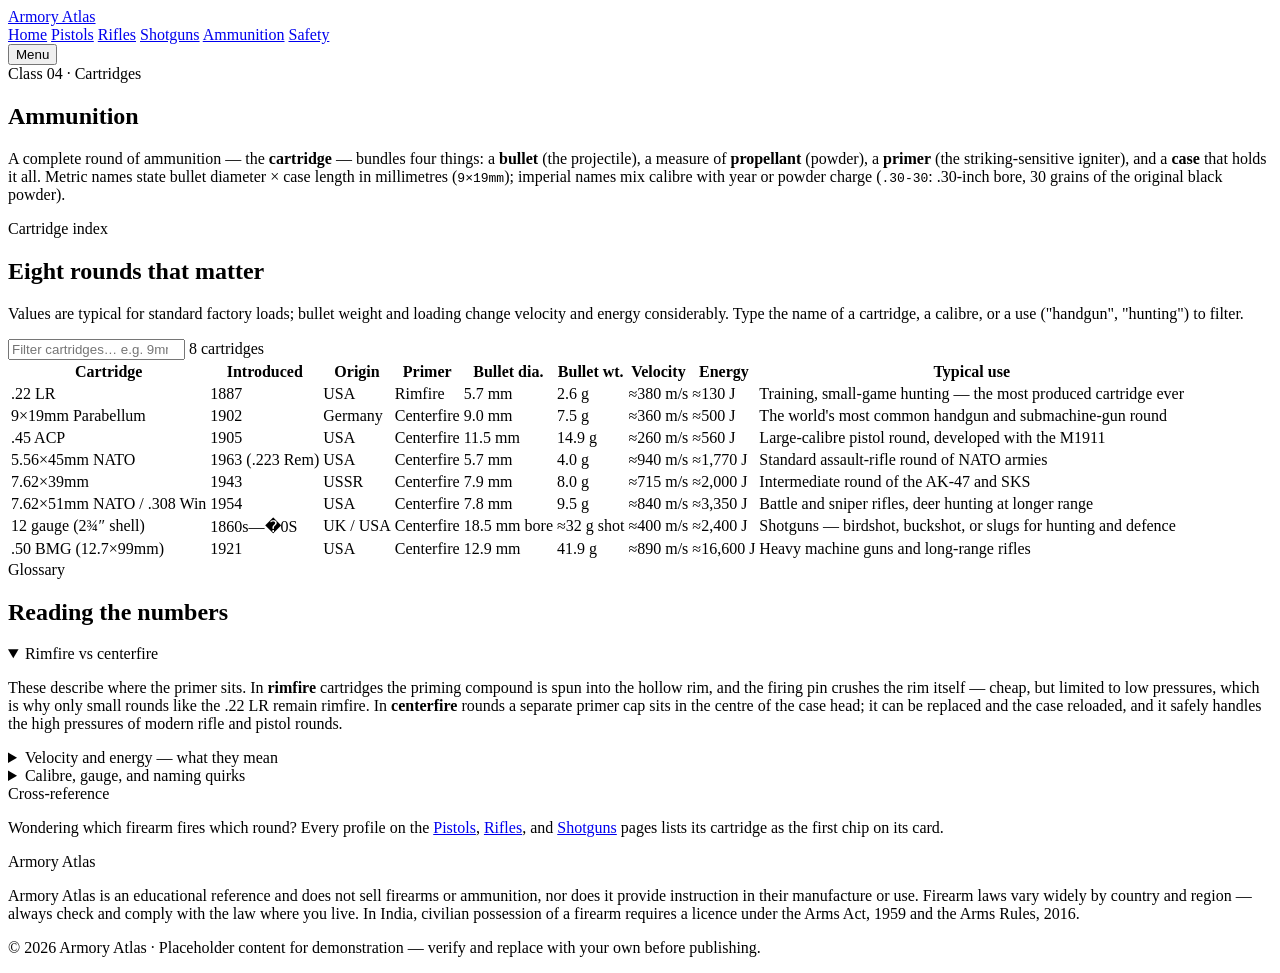
==== ammunition.html @ 27b8f7dc "feat: add ammunition page" ====
<!DOCTYPE html>
<html lang="en">
<head>
  <meta charset="UTF-8">
  <meta name="viewport" content="width=device-width, initial-scale=1.0">
  <title>Ammunition — Armory Atlas</title>
  <meta name="description" content="A searchable index of common cartridges — .22 LR, 9×19mm, .45 ACP, 5.56×45mm, 7.62×39mm, .308, 12 gauge, .50 BMG — with bullet diameter, weight, velocity, and energy.">
  <link rel="preconnect" href="https://fonts.googleapis.com">
  <link rel="preconnect" href="https://fonts.gstatic.com" crossorigin>
  <link href="https://fonts.googleapis.com/css2?family=Instrument+Serif:ital@0;1&family=IBM+Plex+Sans:wght@400;500;600;700&family=IBM+Plex+Mono:wght@400;500;600&display=swap" rel="stylesheet">
  <link rel="stylesheet" href="assets/css/style.css">
</head>
<body>

  <header class="site-header">
    <div class="wrap header-inner">
      <a class="brand" href="index.html"><span class="brand__mark"></span>Armory Atlas</a>
      <nav class="nav" id="site-nav" aria-label="Primary navigation">
        <a href="index.html">Home</a>
        <a href="pistols.html">Pistols</a>
        <a href="rifles.html">Rifles</a>
        <a href="shotguns.html">Shotguns</a>
        <a href="ammunition.html" class="is-active">Ammunition</a>
        <a href="safety.html">Safety</a>
      </nav>
      <button class="nav-toggle" id="nav-toggle" aria-expanded="false" aria-controls="site-nav">Menu</button>
    </div>
  </header>

  <main>
    <section class="page-head">
      <div class="wrap">
        <span class="eyebrow">Class 04 · Cartridges</span>
        <h1>Ammunition</h1>
        <p class="lead">A complete round of ammunition — the <strong>cartridge</strong> — bundles four things: a <strong>bullet</strong> (the projectile), a measure of <strong>propellant</strong> (powder), a <strong>primer</strong> (the striking-sensitive igniter), and a <strong>case</strong> that holds it all. Metric names state bullet diameter × case length in millimetres (<code>9×19mm</code>); imperial names mix calibre with year or powder charge (<code>.30-30</code>: .30-inch bore, 30 grains of the original black powder).</p>
      </div>
    </section>

    <section class="section" style="padding-top:0">
      <div class="wrap">
        <div class="section-head">
          <span class="eyebrow">Cartridge index</span>
          <h2>Eight rounds that matter</h2>
          <p class="muted">Values are typical for standard factory loads; bullet weight and loading change velocity and energy considerably. Type the name of a cartridge, a calibre, or a use ("handgun", "hunting") to filter.</p>
        </div>

        <div class="filter-bar">
          <input type="search" id="tableFilter" placeholder="Filter cartridges… e.g. 9mm, rifle, rimfire" aria-label="Filter cartridge table">
          <span class="count" id="filterCount">8 cartridges</span>
        </div>

        <div class="table-wrap">
          <div class="table-scroll">
            <table class="data-table" id="ammoTable">
              <thead>
                <tr>
                  <th>Cartridge</th>
                  <th>Introduced</th>
                  <th>Origin</th>
                  <th>Primer</th>
                  <th class="num">Bullet dia.</th>
                  <th class="num">Bullet wt.</th>
                  <th class="num">Velocity</th>
                  <th class="num">Energy</th>
                  <th>Typical use</th>
                </tr>
              </thead>
              <tbody>
                <tr>
                  <td><span class="name">.22 LR</span></td>
                  <td>1887</td><td>USA</td><td>Rimfire</td>
                  <td class="num">5.7 mm</td><td class="num">2.6 g</td><td class="num">≈380 m/s</td><td class="num">≈130 J</td>
                  <td>Training, small-game hunting — the most produced cartridge ever</td>
                </tr>
                <tr>
                  <td><span class="name">9×19mm Parabellum</span></td>
                  <td>1902</td><td>Germany</td><td>Centerfire</td>
                  <td class="num">9.0 mm</td><td class="num">7.5 g</td><td class="num">≈360 m/s</td><td class="num">≈500 J</td>
                  <td>The world's most common handgun and submachine-gun round</td>
                </tr>
                <tr>
                  <td><span class="name">.45 ACP</span></td>
                  <td>1905</td><td>USA</td><td>Centerfire</td>
                  <td class="num">11.5 mm</td><td class="num">14.9 g</td><td class="num">≈260 m/s</td><td class="num">≈560 J</td>
                  <td>Large-calibre pistol round, developed with the M1911</td>
                </tr>
                <tr>
                  <td><span class="name">5.56×45mm NATO</span></td>
                  <td>1963 (.223 Rem)</td><td>USA</td><td>Centerfire</td>
                  <td class="num">5.7 mm</td><td class="num">4.0 g</td><td class="num">≈940 m/s</td><td class="num">≈1,770 J</td>
                  <td>Standard assault-rifle round of NATO armies</td>
                </tr>
                <tr>
                  <td><span class="name">7.62×39mm</span></td>
                  <td>1943</td><td>USSR</td><td>Centerfire</td>
                  <td class="num">7.9 mm</td><td class="num">8.0 g</td><td class="num">≈715 m/s</td><td class="num">≈2,000 J</td>
                  <td>Intermediate round of the AK-47 and SKS</td>
                </tr>
                <tr>
                  <td><span class="name">7.62×51mm NATO / .308 Win</span></td>
                  <td>1954</td><td>USA</td><td>Centerfire</td>
                  <td class="num">7.8 mm</td><td class="num">9.5 g</td><td class="num">≈840 m/s</td><td class="num">≈3,350 J</td>
                  <td>Battle and sniper rifles, deer hunting at longer range</td>
                </tr>
                <tr>
                  <td><span class="name">12 gauge (2¾″ shell)</span></td>
                  <td>1860s—�0S</td><td>UK / USA</td><td>Centerfire</td>
                  <td class="num">18.5 mm bore</td><td class="num">≈32 g shot</td><td class="num">≈400 m/s</td><td class="num">≈2,400 J</td>
                  <td>Shotguns — birdshot, buckshot, or slugs for hunting and defence</td>
                </tr>
                <tr>
                  <td><span class="name">.50 BMG (12.7×99mm)</span></td>
                  <td>1921</td><td>USA</td><td>Centerfire</td>
                  <td class="num">12.9 mm</td><td class="num">41.9 g</td><td class="num">≈890 m/s</td><td class="num">≈16,600 J</td>
                  <td>Heavy machine guns and long-range rifles</td>
                </tr>
              </tbody>
            </table>
          </div>
        </div>
      </div>
    </section>

    <section class="section" style="padding-top:0">
      <div class="wrap">
        <div class="section-head">
          <span class="eyebrow">Glossary</span>
          <h2>Reading the numbers</h2>
        </div>

        <details class="collapsible" open>
          <summary>Rimfire vs centerfire</summary>
          <div class="body">
            <p>These describe where the primer sits. In <strong>rimfire</strong> cartridges the priming compound is spun into the hollow rim, and the firing pin crushes the rim itself — cheap, but limited to low pressures, which is why only small rounds like the .22 LR remain rimfire. In <strong>centerfire</strong> rounds a separate primer cap sits in the centre of the case head; it can be replaced and the case reloaded, and it safely handles the high pressures of modern rifle and pistol rounds.</p>
          </div>
        </details>
        <details class="collapsible">
          <summary>Velocity and energy — what they mean</summary>
          <div class="body">
            <p><strong>Muzzle velocity</strong> is how fast the bullet leaves the barrel; faster means a flatter trajectory and less need to compensate for distance. <strong>Muzzle energy</strong> (in joules) is the kinetic work the bullet carries — roughly, its potential effect on a target — and scales with both mass and the square of speed. A .22 LR and a 5.56mm bullet have nearly the same diameter, but the 5.56 carries well over ten times the energy.</p>
          </div>
        </details>
        <details class="collapsible">
          <summary>Calibre, gauge, and naming quirks</summary>
          <div class="body">
            <p>"Calibre" is bore diameter — .45 means roughly 0.45 inch, 9mm means 9 millimetres — but names are historical, not exact: a .38 Special actually uses a .357-inch bullet. Shotguns use <strong>gauge</strong>, where the number of lead balls of bore diameter that weigh one pound gives the designation (12-gauge = twelve balls to the pound). Metric rifle names give diameter × case length, so 7.62×39mm and 7.62×51mm share a bullet diameter but the longer case holds far more powder.</p>
          </div>
        </details>

        <div class="callout">
          <div class="callout__title">Cross-reference</div>
          <p>Wondering which firearm fires which round? Every profile on the <a href="pistols.html">Pistols</a>, <a href="rifles.html">Rifles</a>, and <a href="shotguns.html">Shotguns</a> pages lists its cartridge as the first chip on its card.</p>
        </div>
      </div>
    </section>
  </main>

  <footer class="site-footer">
    <div class="wrap">
      <p class="site-footer__brand">Armory Atlas</p>
      <p>Armory Atlas is an educational reference and does not sell firearms or ammunition, nor does it provide instruction in their manufacture or use. Firearm laws vary widely by country and region — always check and comply with the law where you live. In India, civilian possession of a firearm requires a licence under the Arms Act, 1959 and the Arms Rules, 2016.</p>
      <p class="site-footer__fine">© <span data-year>2026</span> Armory Atlas · Placeholder content for demonstration — verify and replace with your own before publishing.</p>
    </div>
  </footer>

  <script src="assets/js/main.js"></script>
</body>
</html>
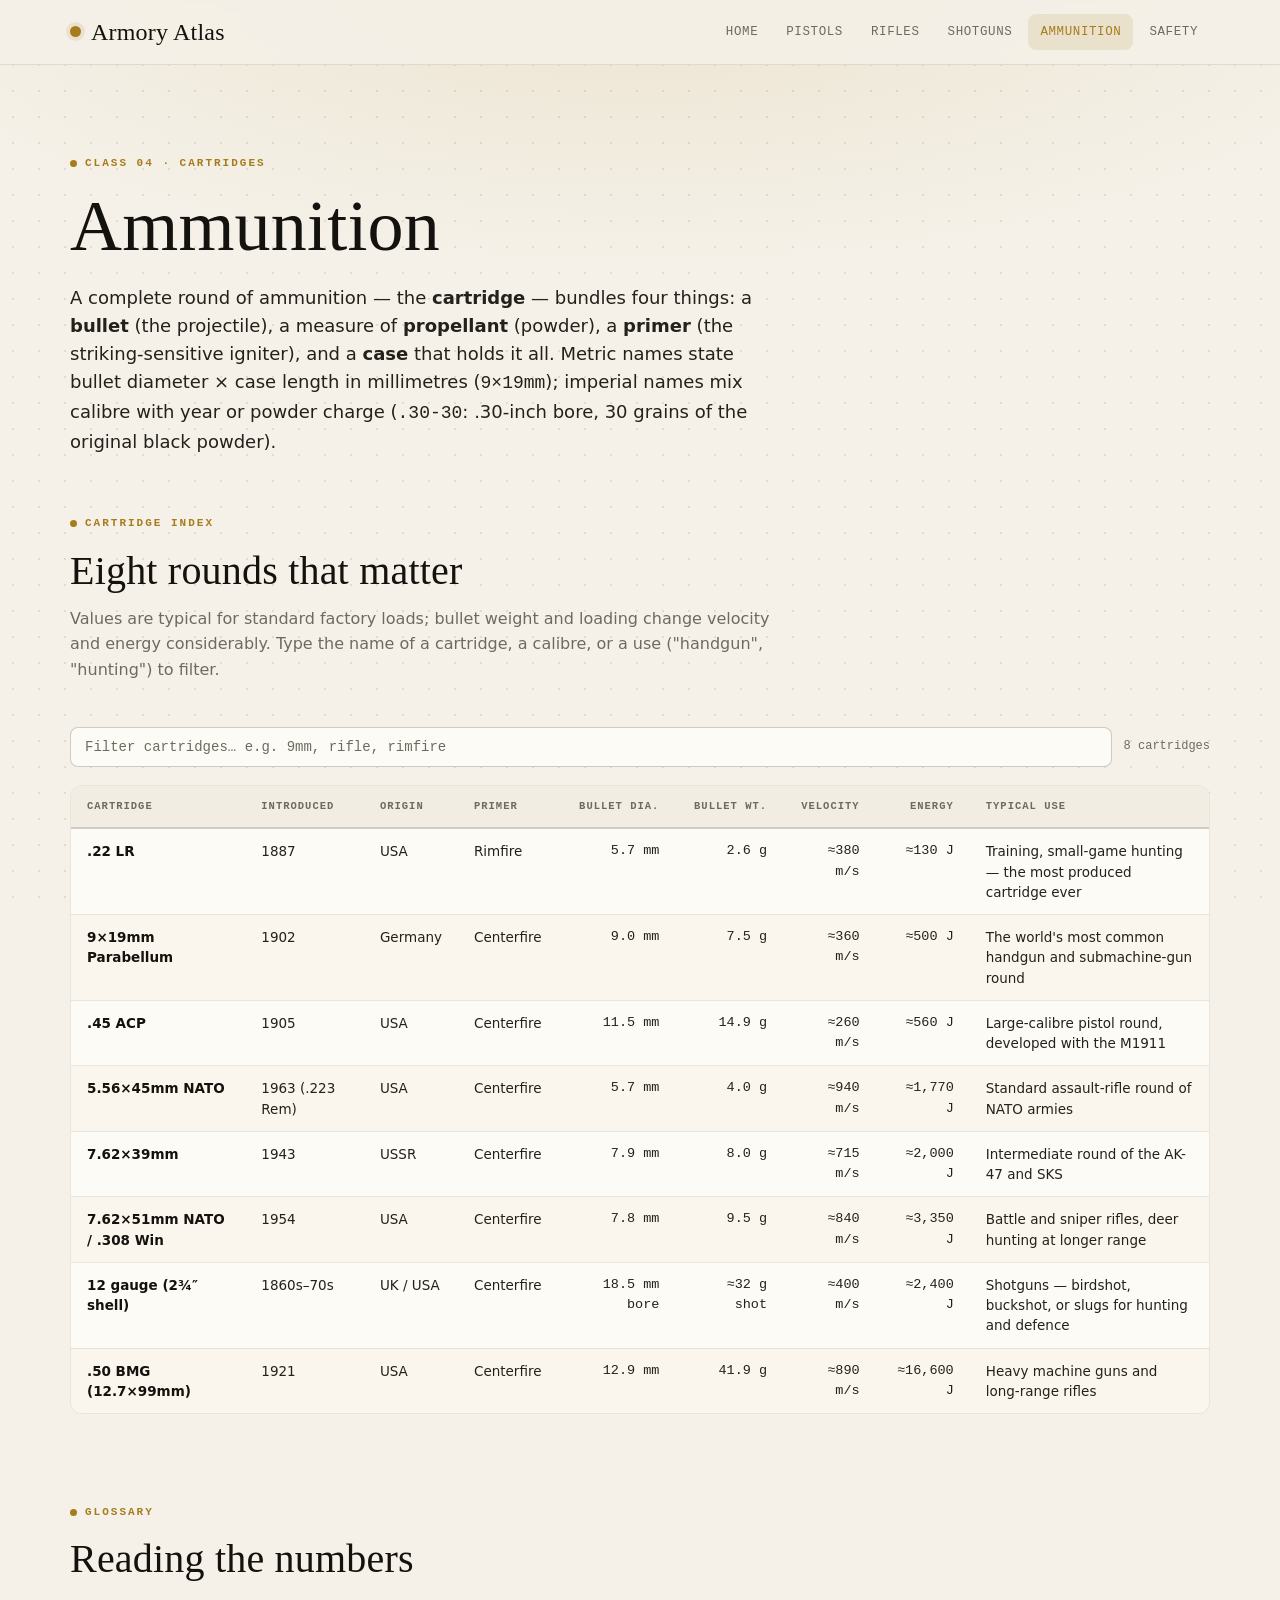
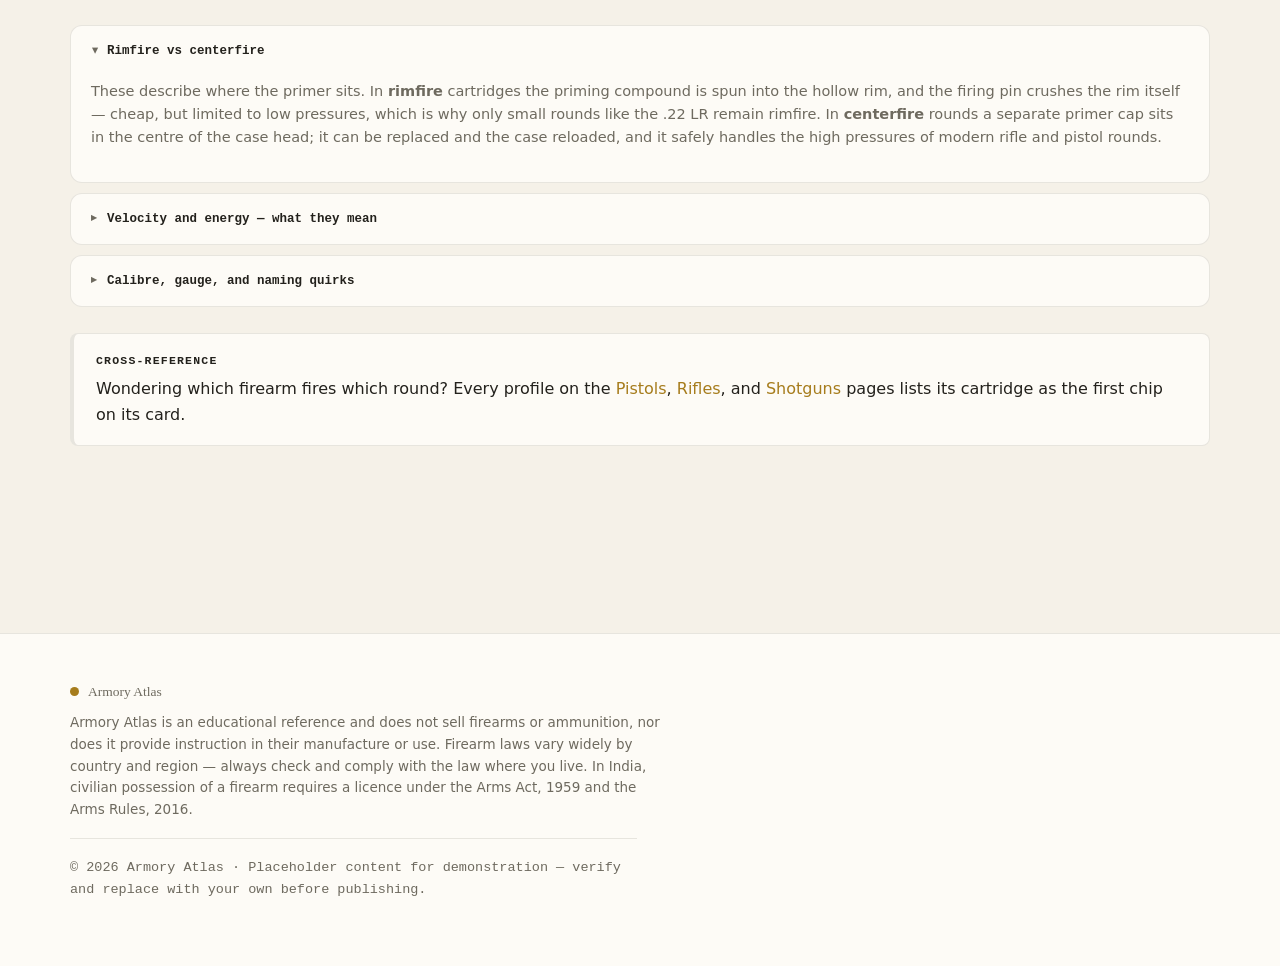
==== commit e9904899: "fix: re-push ammunition.html with correct en-dash (was corrupted in base64 pass)" ====
--- a/ammunition.html
+++ b/ammunition.html
@@ -104,7 +104,7 @@
                 </tr>
                 <tr>
                   <td><span class="name">12 gauge (2¾″ shell)</span></td>
-                  <td>1860s—�0S</td><td>UK / USA</td><td>Centerfire</td>
+                  <td>1860s–70s</td><td>UK / USA</td><td>Centerfire</td>
                   <td class="num">18.5 mm bore</td><td class="num">≈32 g shot</td><td class="num">≈400 m/s</td><td class="num">≈2,400 J</td>
                   <td>Shotguns — birdshot, buckshot, or slugs for hunting and defence</td>
                 </tr>
--- a/assets/css/style.css
+++ b/assets/css/style.css
@@ -0,0 +1,547 @@
+/* ===========================================================
+   ARMORY ATLAS — shared stylesheet
+   Dark graphite + brass editorial/technical reference theme
+   =========================================================== */
+
+/* ---------- Theme tokens ---------- */
+:root {
+  --font-display: 'Instrument Serif', Georgia, 'Times New Roman', serif;
+  --font-body: 'IBM Plex Sans', system-ui, -apple-system, sans-serif;
+  --font-mono: 'IBM Plex Mono', 'SF Mono', Consolas, monospace;
+
+  /* dark-first palette */
+  --bg: #0f141a;
+  --surface: #161c24;
+  --surface-2: #1d2530;
+  --surface-elevated: #212b38;
+  --border: rgba(255, 255, 255, 0.07);
+  --border-bright: rgba(255, 255, 255, 0.16);
+  --text: #ece9e2;
+  --text-dim: #94a0ae;
+  --text-bright: #fbf9f3;
+
+  --accent: #d4a73a;          /* brass */
+  --accent-strong: #e7ba45;
+  --accent-dim: rgba(212, 167, 58, 0.12);
+  --accent-soft: rgba(212, 167, 58, 0.22);
+
+  --node-a: #d4a73a;          /* brass  — pistols */
+  --node-b: #5fae9a;          /* sage   — rifles */
+  --node-c: #d06a4a;          /* rust   — shotguns */
+  --node-d: #6fa3d6;          /* steel  — ammunition */
+
+  --green: #5fae9a;
+  --green-dim: rgba(95, 174, 154, 0.12);
+  --amber: #d4a73a;
+  --amber-dim: rgba(212, 167, 58, 0.12);
+  --red: #d46a4a;
+  --red-dim: rgba(212, 106, 74, 0.12);
+
+  --maxw: 1140px;
+  --radius: 12px;
+  --radius-sm: 8px;
+
+  background-color: var(--bg);
+  color-scheme: dark;
+}
+
+@media (prefers-color-scheme: light) {
+  :root {
+    --bg: #f5f1e8;
+    --surface: #fdfbf6;
+    --surface-2: #f2ede2;
+    --surface-elevated: #ffffff;
+    --border: rgba(40, 32, 18, 0.10);
+    --border-bright: rgba(40, 32, 18, 0.22);
+    --text: #23211c;
+    --text-dim: #6e6a5f;
+    --text-bright: #14120e;
+
+    --accent: #a67c1c;
+    --accent-strong: #8a6514;
+    --accent-dim: rgba(166, 124, 28, 0.12);
+    --accent-soft: rgba(166, 124, 28, 0.24);
+
+    --node-a: #a67c1c;
+    --node-b: #2f8773;
+    --node-c: #b1491f;
+    --node-d: #2c6a98;
+
+    --green: #2f8773;
+    --green-dim: rgba(47, 135, 115, 0.12);
+    --amber-dim: rgba(166, 124, 28, 0.14);
+    --red: #b1491f;
+    --red-dim: rgba(177, 73, 31, 0.12);
+
+    color-scheme: light;
+  }
+}
+
+/* ---------- Reset ---------- */
+*, *::before, *::after { box-sizing: border-box; }
+html { scroll-behavior: smooth; }
+body {
+  margin: 0;
+  font-family: var(--font-body);
+  font-size: 16px;
+  line-height: 1.6;
+  color: var(--text);
+  background-color: var(--bg);
+  /* faint dot-grid atmosphere + warm glow up top */
+  background-image:
+    radial-gradient(ellipse 90% 50% at 50% -5%, var(--accent-dim), transparent 70%),
+    radial-gradient(circle, var(--border) 1px, transparent 1px);
+  background-size: 100% 100%, 26px 26px;
+  background-attachment: fixed;
+  -webkit-font-smoothing: antialiased;
+  overflow-wrap: break-word;
+}
+img { max-width: 100%; display: block; }
+a { color: var(--accent); text-decoration: none; }
+a:hover { color: var(--accent-strong); }
+
+.wrap { width: min(100% - 40px, var(--maxw)); margin-inline: auto; }
+
+/* ---------- Header / nav ---------- */
+.site-header {
+  position: sticky;
+  top: 0;
+  z-index: 50;
+  backdrop-filter: blur(10px);
+  -webkit-backdrop-filter: blur(10px);
+  background: color-mix(in srgb, var(--bg) 82%, transparent);
+  border-bottom: 1px solid var(--border);
+}
+.header-inner {
+  display: flex;
+  align-items: center;
+  justify-content: space-between;
+  gap: 16px;
+  min-height: 64px;
+}
+.brand {
+  font-family: var(--font-display);
+  font-size: 24px;
+  letter-spacing: 0.2px;
+  color: var(--text-bright);
+  display: inline-flex;
+  align-items: center;
+  gap: 10px;
+}
+.brand__mark {
+  width: 11px; height: 11px;
+  border-radius: 50%;
+  background: var(--accent);
+  box-shadow: 0 0 0 4px var(--accent-dim);
+}
+.nav {
+  display: flex;
+  gap: 4px;
+  align-items: center;
+}
+.nav a {
+  font-family: var(--font-mono);
+  font-size: 12.5px;
+  font-weight: 500;
+  letter-spacing: 0.6px;
+  text-transform: uppercase;
+  color: var(--text-dim);
+  padding: 8px 12px;
+  border-radius: var(--radius-sm);
+  transition: color 0.15s, background 0.15s;
+}
+.nav a:hover { color: var(--text); background: var(--border); }
+.nav a.is-active { color: var(--accent); background: var(--accent-dim); }
+
+.nav-toggle {
+  display: none;
+  font-family: var(--font-mono);
+  font-size: 12px;
+  letter-spacing: 0.6px;
+  text-transform: uppercase;
+  color: var(--text);
+  background: var(--surface);
+  border: 1px solid var(--border-bright);
+  border-radius: var(--radius-sm);
+  padding: 8px 14px;
+  cursor: pointer;
+}
+@media (max-width: 820px) {
+  .nav-toggle { display: inline-flex; }
+  .nav {
+    position: absolute;
+    top: 100%;
+    left: 0; right: 0;
+    flex-direction: column;
+    align-items: stretch;
+    gap: 2px;
+    padding: 8px 12px 14px;
+    background: var(--bg);
+    border-bottom: 1px solid var(--border);
+    transform: translateY(-8px);
+    opacity: 0;
+    pointer-events: none;
+    transition: opacity 0.18s ease, transform 0.18s ease;
+  }
+  .nav.is-open { opacity: 1; transform: translateY(0); pointer-events: auto; }
+  .nav a { padding: 10px 12px; }
+}
+
+/* ---------- Layout primitives ---------- */
+.section { padding: clamp(40px, 7vw, 84px) 0; }
+.section + .section { padding-top: 0; }
+.eyebrow {
+  font-family: var(--font-mono);
+  font-size: 11px;
+  font-weight: 600;
+  text-transform: uppercase;
+  letter-spacing: 2px;
+  color: var(--accent);
+  display: inline-flex;
+  align-items: center;
+  gap: 8px;
+  margin: 0 0 16px;
+}
+.eyebrow::before {
+  content: '';
+  width: 7px; height: 7px;
+  border-radius: 50%;
+  background: currentColor;
+}
+h1, h2, h3 { font-family: var(--font-display); font-weight: 400; line-height: 1.08; color: var(--text-bright); letter-spacing: 0.2px; }
+h1 { font-size: clamp(40px, 7vw, 72px); margin: 0 0 18px; }
+h2 { font-size: clamp(28px, 4vw, 40px); margin: 0 0 14px; }
+h3 { font-size: clamp(22px, 2.6vw, 28px); margin: 0 0 10px; }
+p { margin: 0 0 1em; }
+.lead { font-size: clamp(18px, 1.4vw, 21px); line-height: 1.55; color: var(--text); max-width: 62ch; }
+.muted { color: var(--text-dim); }
+.section-head { max-width: 70ch; margin-bottom: clamp(28px, 4vw, 44px); }
+
+/* ---------- Hero (home) ---------- */
+.hero { padding: clamp(56px, 9vw, 110px) 0 clamp(28px, 4vw, 44px); }
+.hero__cta { display: flex; flex-wrap: wrap; gap: 12px; margin-top: 30px; }
+
+.btn {
+  display: inline-flex; align-items: center; gap: 8px;
+  font-family: var(--font-mono);
+  font-size: 13px; font-weight: 600;
+  letter-spacing: 0.6px; text-transform: uppercase;
+  padding: 13px 22px;
+  border-radius: var(--radius-sm);
+  border: 1px solid var(--border-bright);
+  color: var(--text);
+  background: var(--surface);
+  transition: transform 0.15s, border-color 0.15s, background 0.15s;
+}
+.btn:hover { transform: translateY(-1px); color: var(--text-bright); border-color: var(--accent); }
+.btn--primary { background: var(--accent); color: #1a1407; border-color: var(--accent); }
+.btn--primary:hover { background: var(--accent-strong); color: #1a1407; }
+
+/* ---------- KPI row ---------- */
+.kpi-row {
+  display: grid;
+  grid-template-columns: repeat(auto-fit, minmax(150px, 1fr));
+  gap: 14px;
+}
+.kpi-card {
+  background: var(--surface);
+  border: 1px solid var(--border);
+  border-radius: var(--radius);
+  padding: 22px 22px 20px;
+}
+.kpi-card__value {
+  font-family: var(--font-display);
+  font-size: 44px;
+  line-height: 1;
+  color: var(--accent);
+}
+.kpi-card__label {
+  font-family: var(--font-mono);
+  font-size: 10.5px;
+  font-weight: 600;
+  text-transform: uppercase;
+  letter-spacing: 1.4px;
+  color: var(--text-dim);
+  margin-top: 8px;
+}
+
+/* ---------- Category grid ---------- */
+.cat-grid {
+  display: grid;
+  grid-template-columns: repeat(auto-fit, minmax(250px, 1fr));
+  gap: 18px;
+}
+.cat-card {
+  position: relative;
+  display: block;
+  background: var(--surface);
+  border: 1px solid var(--border);
+  border-top: 3px solid var(--accent, var(--node-a));
+  border-radius: var(--radius);
+  padding: 26px 24px 24px;
+  color: var(--text);
+  transition: transform 0.18s ease, box-shadow 0.18s ease, border-color 0.18s;
+  animation: fadeUp 0.5s ease-out both;
+  animation-delay: calc(var(--i, 0) * 0.06s);
+}
+.cat-card:hover { transform: translateY(-3px); box-shadow: 0 10px 30px rgba(0,0,0,0.28); color: var(--text); }
+.cat-card--pistols  { border-top-color: var(--node-a); }
+.cat-card--rifles   { border-top-color: var(--node-b); }
+.cat-card--shotguns { border-top-color: var(--node-c); }
+.cat-card--ammo     { border-top-color: var(--node-d); }
+.cat-card__label {
+  font-family: var(--font-mono);
+  font-size: 10.5px; font-weight: 600;
+  text-transform: uppercase; letter-spacing: 1.4px;
+  color: var(--text-dim); margin-bottom: 12px;
+  display: flex; align-items: center; gap: 8px;
+}
+.cat-card__label::before {
+  content:''; width:8px; height:8px; border-radius:50%; background: var(--accent, var(--node-a));
+}
+.cat-card--pistols  .cat-card__label::before { background: var(--node-a); }
+.cat-card--rifles   .cat-card__label::before { background: var(--node-b); }
+.cat-card--shotguns .cat-card__label::before { background: var(--node-c); }
+.cat-card--ammo     .cat-card__label::before { background: var(--node-d); }
+.cat-card h3 { font-size: 26px; margin-bottom: 8px; }
+.cat-card__desc { color: var(--text-dim); font-size: 14.5px; }
+.cat-card__more {
+  margin-top: 16px; font-family: var(--font-mono); font-size: 12px;
+  color: var(--accent); letter-spacing: 0.6px; text-transform: uppercase;
+}
+
+/* ---------- Entry (firearm) cards ---------- */
+.entry-grid {
+  display: grid;
+  grid-template-columns: repeat(auto-fill, minmax(300px, 1fr));
+  gap: 18px;
+}
+.entry-card {
+  background: var(--surface);
+  border: 1px solid var(--border);
+  border-radius: var(--radius);
+  padding: 24px;
+  transition: transform 0.18s ease, box-shadow 0.18s ease;
+  animation: fadeUp 0.5s ease-out both;
+  animation-delay: calc(var(--i, 0) * 0.05s);
+}
+.entry-card:hover { transform: translateY(-3px); box-shadow: 0 10px 28px rgba(0,0,0,0.26); }
+.entry-card__label {
+  font-family: var(--font-mono);
+  font-size: 10.5px; font-weight: 600;
+  text-transform: uppercase; letter-spacing: 1.3px;
+  color: var(--text-dim); margin-bottom: 10px;
+  display: flex; align-items: center; gap: 8px;
+}
+.entry-card__label::before { content:''; width:8px;height:8px;border-radius:50%; background: var(--accent); }
+.entry-card h3 { font-size: 25px; margin-bottom: 6px; }
+.meta-row { display: flex; flex-wrap: wrap; gap: 6px; margin-bottom: 12px; }
+.tag {
+  font-family: var(--font-mono);
+  font-size: 11px; font-weight: 500;
+  padding: 3px 8px; border-radius: 4px;
+  background: var(--surface-2);
+  color: var(--text-dim);
+  border: 1px solid var(--border);
+}
+.entry-card p { color: var(--text-dim); font-size: 14.5px; margin-bottom: 14px; }
+.chips { display: flex; flex-wrap: wrap; gap: 6px; }
+.chip {
+  font-family: var(--font-mono);
+  font-size: 11.5px; font-weight: 500;
+  padding: 4px 9px; border-radius: 4px;
+  background: var(--accent-dim);
+  color: var(--accent);
+}
+
+/* ---------- Spec table ---------- */
+.table-wrap {
+  background: var(--surface);
+  border: 1px solid var(--border);
+  border-radius: var(--radius);
+  overflow: hidden;
+  margin-top: 8px;
+}
+.table-scroll { overflow-x: auto; -webkit-overflow-scrolling: touch; }
+.data-table { width: 100%; border-collapse: collapse; font-size: 13.5px; line-height: 1.5; }
+.data-table thead th {
+  position: sticky; top: 0; z-index: 2;
+  background: var(--surface-2);
+  font-family: var(--font-mono);
+  font-size: 10.5px; font-weight: 600;
+  text-transform: uppercase; letter-spacing: 1px;
+  color: var(--text-dim); text-align: left;
+  padding: 13px 16px;
+  border-bottom: 2px solid var(--border-bright);
+  white-space: nowrap;
+}
+.data-table td {
+  padding: 12px 16px;
+  border-bottom: 1px solid var(--border);
+  vertical-align: top;
+  color: var(--text);
+}
+.data-table tbody tr:nth-child(even) { background: color-mix(in srgb, var(--surface) 96%, var(--accent) 4%); }
+.data-table tbody tr { transition: background 0.14s; }
+.data-table tbody tr:hover { background: var(--accent-dim); }
+.data-table tbody tr:last-child td { border-bottom: none; }
+.data-table td.num, .data-table th.num { text-align: right; font-variant-numeric: tabular-nums; font-family: var(--font-mono); }
+.data-table td .name { font-weight: 600; color: var(--text-bright); }
+.data-table td code {
+  font-family: var(--font-mono); font-size: 12px;
+  background: var(--accent-dim); color: var(--accent);
+  padding: 1px 5px; border-radius: 3px;
+}
+
+/* filter bar */
+.filter-bar {
+  display: flex; flex-wrap: wrap; gap: 12px; align-items: center;
+  margin: 4px 0 18px;
+}
+.filter-bar input {
+  flex: 1; min-width: 220px;
+  font-family: var(--font-mono); font-size: 14px;
+  color: var(--text);
+  background: var(--surface);
+  border: 1px solid var(--border-bright);
+  border-radius: var(--radius-sm);
+  padding: 11px 14px;
+}
+.filter-bar input::placeholder { color: var(--text-dim); }
+.filter-bar input:focus { outline: none; border-color: var(--accent); }
+.filter-bar .count { font-family: var(--font-mono); font-size: 12px; color: var(--text-dim); }
+
+/* ---------- Callouts ---------- */
+.callout {
+  border-left: 4px solid var(--accent);
+  background: var(--surface);
+  border: 1px solid var(--border);
+  border-left-width: 4px;
+  border-radius: var(--radius-sm);
+  padding: 18px 22px;
+  margin: 26px 0;
+}
+.callout--warning { border-left-color: var(--amber); background: var(--amber-dim); }
+.callout--info    { border-left-color: var(--node-d); }
+.callout__title {
+  font-family: var(--font-mono);
+  font-size: 11.5px; font-weight: 600;
+  text-transform: uppercase; letter-spacing: 1.2px;
+  margin-bottom: 6px;
+}
+.callout p:last-child { margin-bottom: 0; }
+
+/* ---------- Safety rule cards ---------- */
+.rule-grid {
+  display: grid;
+  grid-template-columns: repeat(auto-fit, minmax(240px, 1fr));
+  gap: 16px;
+}
+.rule-card {
+  background: var(--surface);
+  border: 1px solid var(--border);
+  border-radius: var(--radius);
+  padding: 24px;
+  position: relative;
+  animation: fadeUp 0.5s ease-out both;
+  animation-delay: calc(var(--i, 0) * 0.07s);
+}
+.rule-card__num {
+  font-family: var(--font-display);
+  font-size: 40px; line-height: 1;
+  color: var(--accent);
+  opacity: 0.55;
+}
+.rule-card h3 { font-size: 22px; margin: 6px 0 8px; }
+.rule-card p { color: var(--text-dim); font-size: 14.5px; margin: 0; }
+
+/* ---------- Collapsible ---------- */
+details.collapsible {
+  border: 1px solid var(--border);
+  border-radius: var(--radius);
+  overflow: hidden;
+  background: var(--surface);
+}
+details.collapsible + details.collapsible { margin-top: 10px; }
+details.collapsible summary {
+  padding: 15px 20px;
+  font-family: var(--font-mono);
+  font-size: 12.5px; font-weight: 600;
+  cursor: pointer; list-style: none;
+  display: flex; align-items: center; gap: 10px;
+  color: var(--text);
+}
+details.collapsible summary::-webkit-details-marker { display: none; }
+details.collapsible summary::before {
+  content: '▸'; font-size: 11px; color: var(--text-dim);
+  transition: transform 0.15s;
+}
+details.collapsible[open] summary::before { transform: rotate(90deg); }
+details.collapsible .body { padding: 4px 20px 18px; color: var(--text-dim); font-size: 14.5px; }
+
+/* ---------- Page head ---------- */
+.page-head { padding: clamp(48px, 7vw, 84px) 0 clamp(24px, 3vw, 36px); }
+
+/* ---------- Featured mini-cards ---------- */
+.feature-grid {
+  display: grid;
+  grid-template-columns: repeat(auto-fit, minmax(220px, 1fr));
+  gap: 14px;
+}
+.feature-card {
+  background: var(--surface);
+  border: 1px solid var(--border);
+  border-radius: var(--radius-sm);
+  padding: 18px 20px;
+  transition: border-color 0.15s;
+}
+.feature-card:hover { border-color: var(--accent); }
+.feature-card__label {
+  font-family: var(--font-mono);
+  font-size: 10px; font-weight: 600;
+  text-transform: uppercase; letter-spacing: 1.2px;
+  color: var(--text-dim); margin-bottom: 6px;
+}
+.feature-card h3 { font-size: 20px; }
+.feature-card p { font-size: 13.5px; color: var(--text-dim); margin: 4px 0 0; }
+
+/* ---------- Footer ---------- */
+.site-footer {
+  border-top: 1px solid var(--border);
+  margin-top: clamp(40px, 6vw, 80px);
+  padding: 44px 0 56px;
+  background: var(--surface);
+}
+.site-footer__brand {
+  font-family: var(--font-display);
+  font-size: 22px;
+  color: var(--text-bright);
+  margin: 0 0 10px;
+  display: inline-flex; align-items: center; gap: 9px;
+}
+.site-footer__brand::before {
+  content:''; width:9px;height:9px;border-radius:50%; background:var(--accent);
+}
+.site-footer p { color: var(--text-dim); font-size: 13.5px; max-width: 70ch; }
+.site-footer__fine {
+  font-family: var(--font-mono); font-size: 11.5px;
+  margin-top: 18px; padding-top: 18px;
+  border-top: 1px solid var(--border);
+}
+
+/* ---------- Animations ---------- */
+@keyframes fadeUp {
+  from { opacity: 0; transform: translateY(14px); }
+  to   { opacity: 1; transform: translateY(0); }
+}
+.fade { animation: fadeUp 0.5s ease-out both; animation-delay: calc(var(--i, 0) * 0.06s); }
+
+@media (prefers-reduced-motion: reduce) {
+  *, *::before, *::after {
+    animation-duration: 0.01ms !important;
+    transition-duration: 0.01ms !important;
+  }
+}
+
+/* overflow safety */
+.grid > *, .flex > * { min-width: 0; }
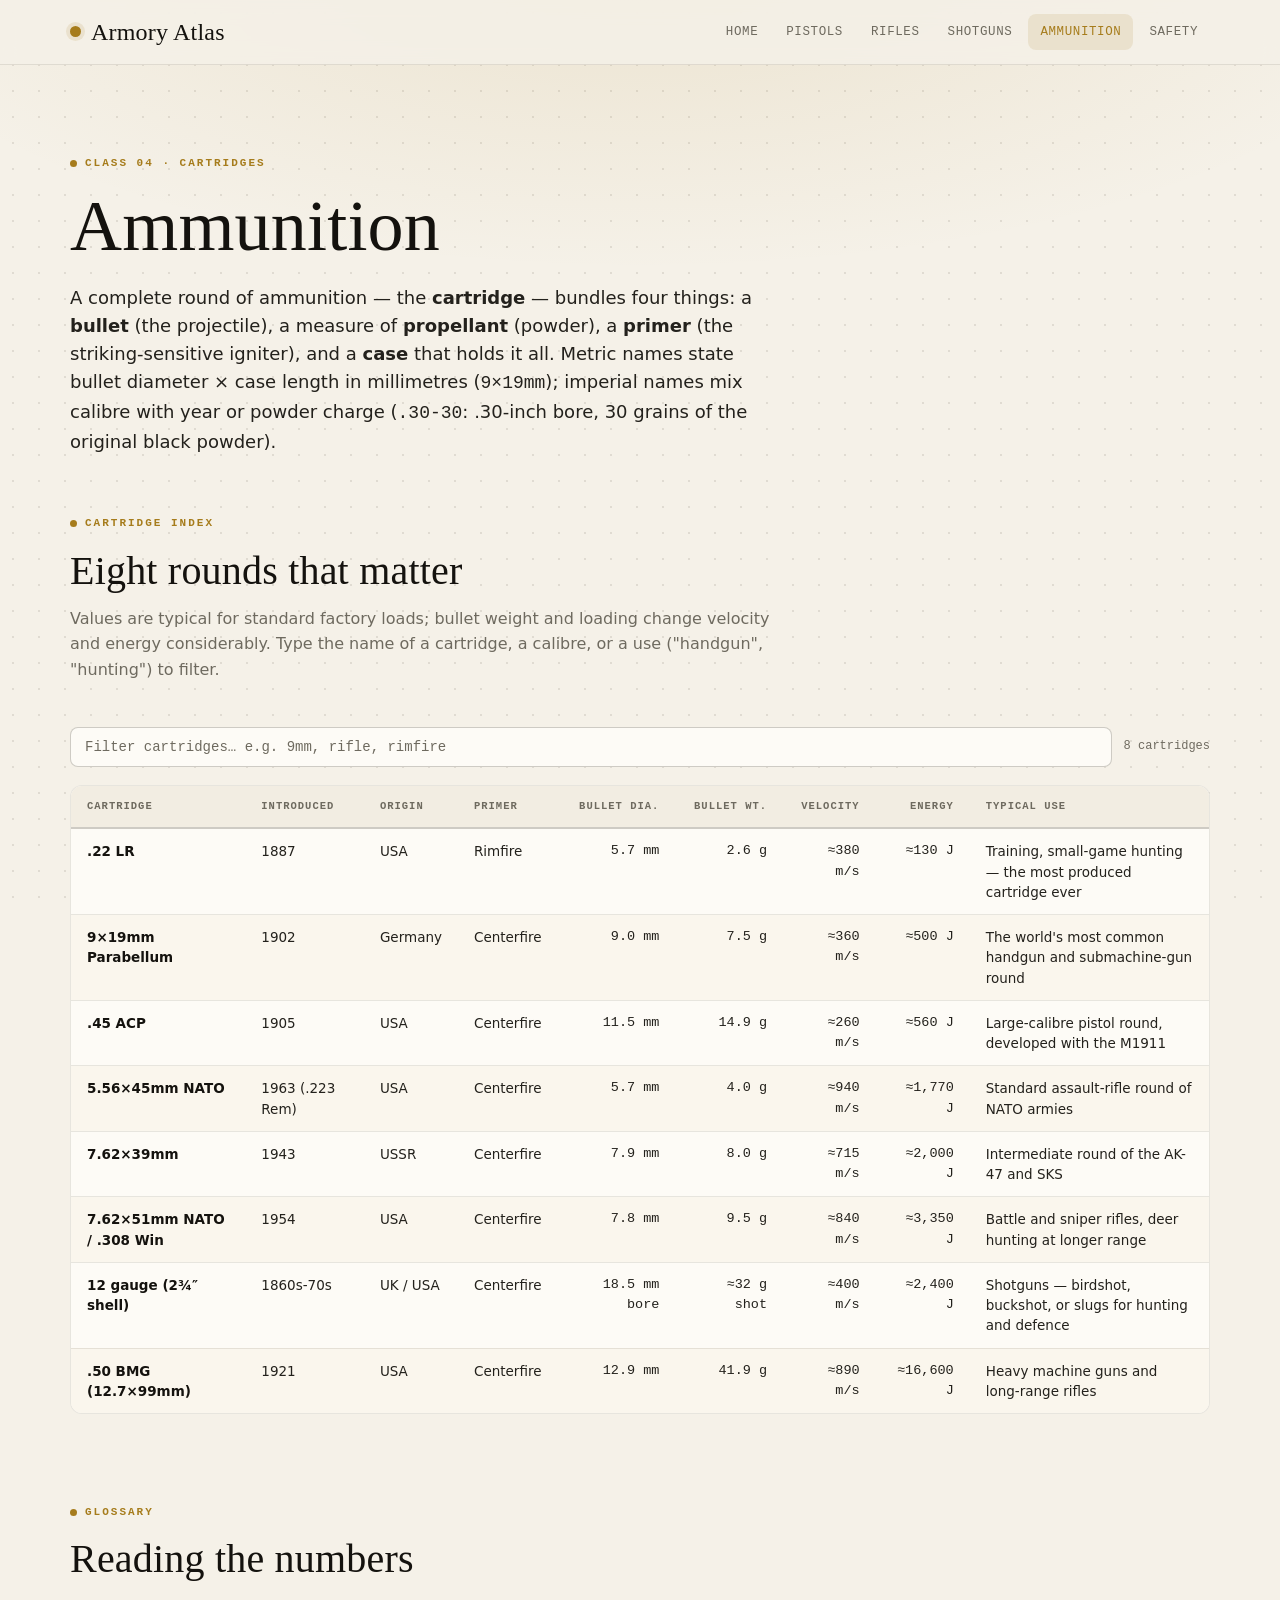
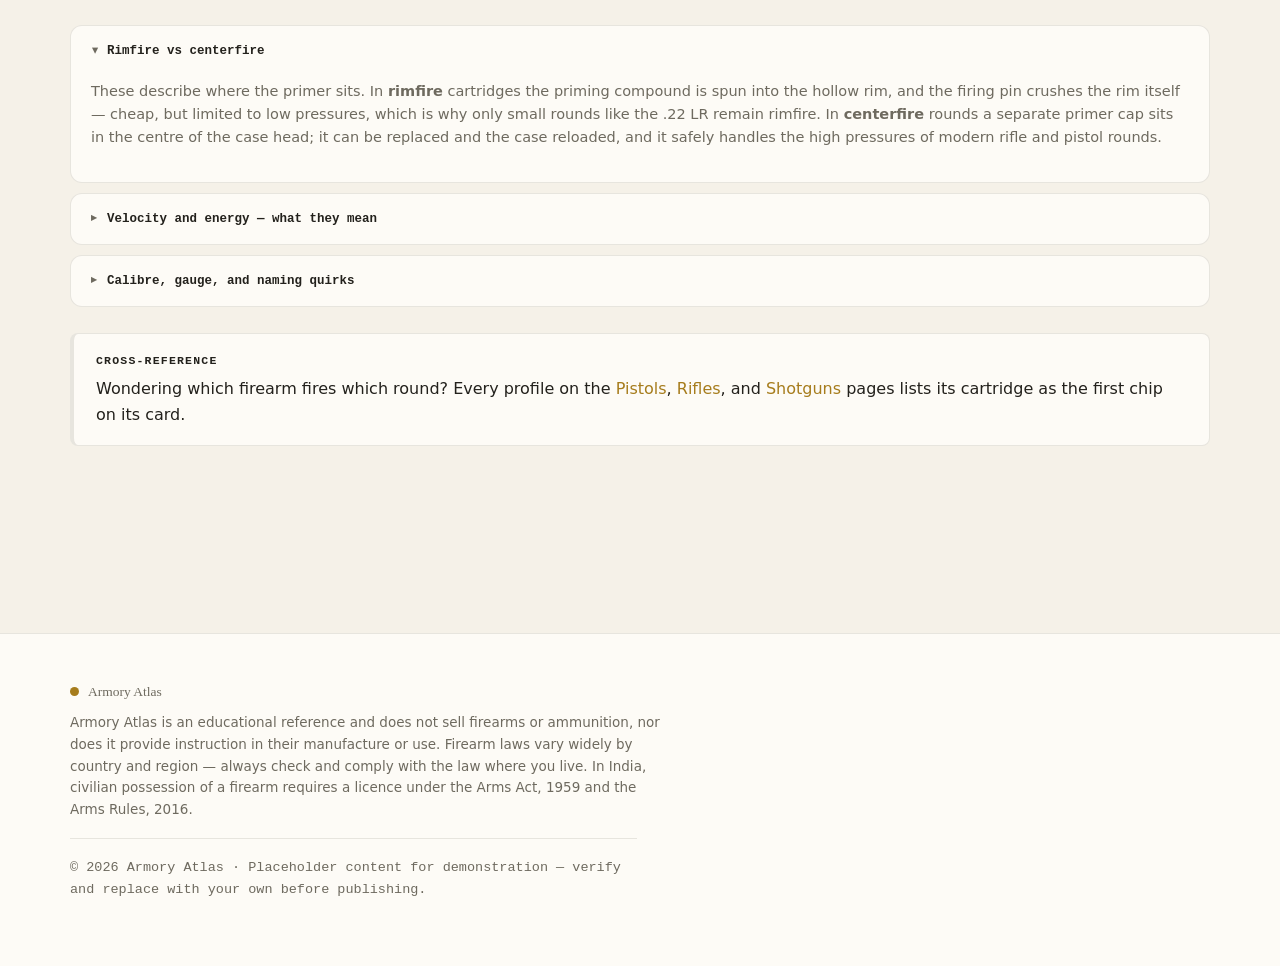
==== commit e437f0c1: "fix: use ASCII hyphen in 12-gauge date range to avoid encoding corruption" ====
--- a/ammunition.html
+++ b/ammunition.html
@@ -104,7 +104,7 @@
                 </tr>
                 <tr>
                   <td><span class="name">12 gauge (2¾″ shell)</span></td>
-                  <td>1860s–70s</td><td>UK / USA</td><td>Centerfire</td>
+                  <td>1860s-70s</td><td>UK / USA</td><td>Centerfire</td>
                   <td class="num">18.5 mm bore</td><td class="num">≈32 g shot</td><td class="num">≈400 m/s</td><td class="num">≈2,400 J</td>
                   <td>Shotguns — birdshot, buckshot, or slugs for hunting and defence</td>
                 </tr>
